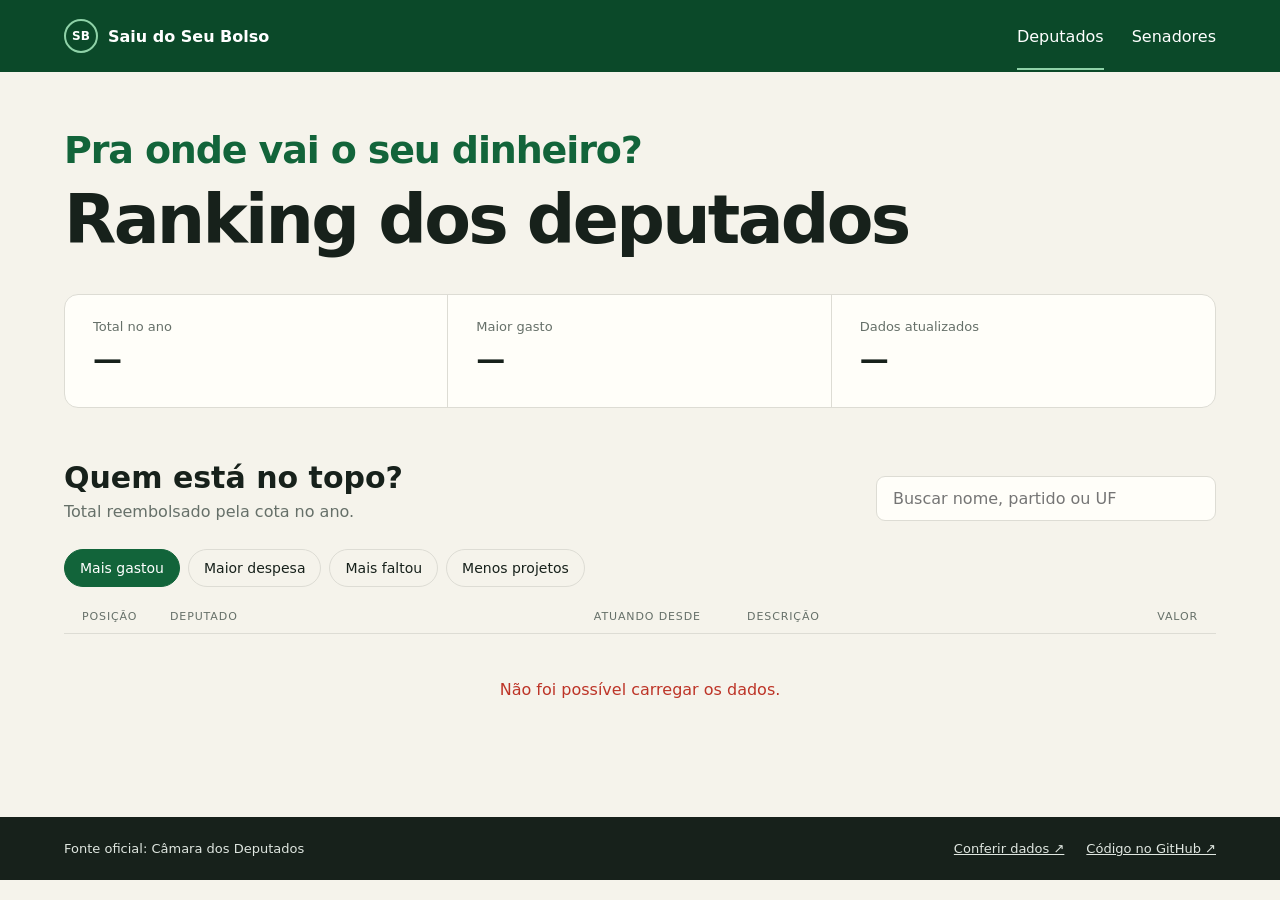
==== web/index.html @ e045a392 "feat: compara gastos com salário mínimo, Bolsa Família e outros Mostra, abaixo do total gasto no ran" ====
<!doctype html>
<html lang="pt-BR">
  <head>
    <meta charset="utf-8" />
    <meta name="viewport" content="width=device-width, initial-scale=1" />
    <meta name="description" content="Ranking simples e verificável dos gastos de deputados e senadores brasileiros." />
    <title>Saiu do Seu Bolso — Ranking dos parlamentares</title>
    <link rel="stylesheet" href="styles.css" />
    <script src="casa.js" defer></script>
    <script src="comparacao.js" defer></script>
    <script src="app.js" defer></script>
  </head>
  <body>
    <header class="topbar">
      <a class="brand" href="./" aria-label="Saiu do Seu Bolso, início">
        <span class="brand-mark">SB</span>
        <span>Saiu do Seu Bolso</span>
      </a>
      <nav id="nav-casas" aria-label="Navegação principal"></nav>
    </header>

    <main>
      <section class="intro">
        <p class="eyebrow">Pra onde vai o seu dinheiro?</p>
        <h1 id="titulo-ranking">Ranking</h1>
      </section>

      <section class="summary" aria-label="Resumo">
        <article>
          <span>Total no ano</span>
          <strong id="total-gasto">—</strong>
          <p id="comparacao-total" class="comparison" hidden></p>
        </article>
        <article>
          <span>Maior gasto</span>
          <strong id="maior-nome">—</strong>
          <small id="maior-valor"></small>
        </article>
        <article>
          <span>Dados atualizados</span>
          <strong id="atualizado">—</strong>
        </article>
      </section>

      <section class="ranking-section">
        <div class="ranking-head">
          <div>
            <h2>Quem está no topo?</h2>
            <p id="criterio-explicacao">Total reembolsado pela cota no ano.</p>
          </div>
          <label class="search">
            <span class="sr-only">Buscar parlamentar</span>
            <input id="busca" type="search" placeholder="Buscar nome, partido ou UF" />
          </label>
        </div>

        <div class="filters" role="group" aria-label="Critério do ranking">
          <button class="selected" data-sort="total_gasto">Mais gastou</button>
          <button data-sort="maior_despesa">Maior despesa</button>
          <button data-sort="faltas">Mais faltou</button>
          <button data-sort="projetos">Menos projetos</button>
        </div>

        <div class="list-header" aria-hidden="true">
          <span>Posição</span>
          <span id="coluna-nome">Parlamentar</span>
          <span>Atuando desde</span>
          <span>Descrição</span>
          <span>Valor</span>
        </div>
        <ol id="ranking" class="ranking" aria-live="polite"></ol>
        <p id="erro" class="error" hidden>Não foi possível carregar os dados.</p>
      </section>
    </main>

    <footer>
      <span>Fonte oficial: <span data-orgao></span></span>
      <span class="footer-links">
        <a id="fonte" target="_blank" rel="noreferrer">Conferir dados ↗</a>
        <a href="https://github.com/thiagorr162/saiu-do-seu-bolso" target="_blank" rel="noreferrer">Código no GitHub ↗</a>
      </span>
    </footer>
  </body>
</html>
---- web/styles.css ----
:root {
  color-scheme: light;
  --ink: #17211b;
  --muted: #667069;
  --paper: #f5f3eb;
  --card: #fffef9;
  --line: #dddcd4;
  --green: #12643a;
  --green-dark: #0b4929;
  --red: #bd3427;
  --gold: #d8a62a;
  font-family: Inter, ui-sans-serif, system-ui, -apple-system, BlinkMacSystemFont, "Segoe UI", sans-serif;
}

* { box-sizing: border-box; }

body {
  margin: 0;
  background: var(--paper);
  color: var(--ink);
}

a { color: inherit; }

.topbar {
  min-height: 72px;
  display: flex;
  align-items: center;
  justify-content: space-between;
  padding: 0 5vw;
  background: var(--green-dark);
  color: white;
}

.brand {
  display: flex;
  align-items: center;
  gap: 10px;
  font-weight: 800;
  text-decoration: none;
}

.brand-mark {
  display: grid;
  place-items: center;
  width: 34px;
  height: 34px;
  border: 2px solid #8fd2a8;
  border-radius: 50%;
  font-size: 12px;
}

nav { display: flex; align-items: center; gap: 28px; }
nav a { text-decoration: none; }
nav .active { border-bottom: 2px solid #8fd2a8; padding: 25px 0 22px; }
.soon { color: #b8c9be; }
.soon small { display: block; font-size: 9px; text-align: center; text-transform: uppercase; }

main { width: min(1180px, 90vw); margin: 0 auto; }

.intro { padding: 58px 0 32px; }
.eyebrow { color: var(--green); font-size: 12px; font-weight: 800; letter-spacing: .14em; }
.intro .eyebrow { margin: 0 0 14px; font-size: clamp(22px, 3.5vw, 38px); line-height: 1.1; letter-spacing: -.03em; }
h1 { margin: 8px 0; font-size: clamp(38px, 6vw, 68px); line-height: 1; letter-spacing: -.04em; }
.subtitle { margin: 14px 0 0; color: var(--muted); font-size: 20px; }

.summary {
  display: grid;
  grid-template-columns: repeat(3, 1fr);
  border: 1px solid var(--line);
  border-radius: 14px;
  background: var(--card);
  overflow: hidden;
}

.summary article { min-height: 112px; padding: 24px 28px; border-right: 1px solid var(--line); }
.summary article:last-child { border-right: 0; }
.summary span, .summary small { display: block; color: var(--muted); font-size: 13px; }
.summary strong { display: block; margin-top: 8px; font-size: clamp(20px, 3vw, 29px); }
.summary small { margin-top: 3px; }

.ranking-section { padding: 52px 0 72px; }
.ranking-head { display: flex; align-items: end; justify-content: space-between; gap: 30px; }
h2 { margin: 0; font-size: 30px; }
.ranking-head p { margin: 7px 0 0; color: var(--muted); }
.search input {
  width: min(340px, 80vw);
  padding: 12px 16px;
  border: 1px solid var(--line);
  border-radius: 9px;
  background: var(--card);
  color: var(--ink);
  font: inherit;
}

.filters { display: flex; gap: 8px; margin: 28px 0 20px; overflow-x: auto; padding-bottom: 3px; }
.filters button {
  white-space: nowrap;
  padding: 10px 15px;
  border: 1px solid var(--line);
  border-radius: 999px;
  background: transparent;
  color: var(--ink);
  font: inherit;
  font-size: 14px;
  cursor: pointer;
}
.filters button.selected { background: var(--green); border-color: var(--green); color: white; }
.filters button:disabled { color: #969b97; cursor: not-allowed; }

.list-header, .rank-item {
  display: grid;
  grid-template-columns: 70px minmax(240px, 1.5fr) minmax(110px, .5fr) minmax(200px, 1fr) minmax(150px, .6fr);
  align-items: center;
  gap: 18px;
}

.list-header { padding: 0 18px 10px; color: var(--muted); font-size: 11px; text-transform: uppercase; letter-spacing: .08em; }
.list-header span:last-child { text-align: right; }
.ranking { list-style: none; margin: 0; padding: 0; border-top: 1px solid var(--line); }
.rank-item { min-height: 96px; padding: 13px 18px; border-bottom: 1px solid var(--line); }
.position { font-size: 24px; font-weight: 800; color: var(--muted); }
.rank-item:nth-child(-n+3) .position { color: var(--red); }
.person { display: flex; align-items: center; gap: 15px; min-width: 0; }
.person img { width: 62px; height: 62px; border-radius: 50%; object-fit: cover; background: #dde3dd; }
.person a { display: block; font-size: 17px; font-weight: 750; text-decoration: none; white-space: nowrap; overflow: hidden; text-overflow: ellipsis; }
.person a:hover { text-decoration: underline; }
.person small, .category small, .value small { display: block; margin-top: 4px; color: var(--muted); }
.category { font-size: 14px; }
.category a { display: -webkit-box; overflow: hidden; color: var(--ink); -webkit-line-clamp: 2; -webkit-box-orient: vertical; }
.category a:hover { color: var(--green); }
.value { text-align: right; }
.value strong { font-size: 19px; }
.error { padding: 30px; color: var(--red); text-align: center; }
.comparison { margin-top: 6px; font-size: 13px; }
.comparison a { color: var(--green); text-decoration: none; }
.comparison a:hover { text-decoration: underline; }
.summary .comparison strong, .metric-card .comparison strong, .comparison strong { display: inline; margin: 0; font-size: inherit; }
.footer-links { display: flex; flex-wrap: wrap; gap: 8px 22px; }
.since { font-size: 14px; }
.since small { display: block; margin-top: 4px; color: var(--muted); }
.profile-since { margin-top: 4px; color: var(--muted); font-size: 14px; }
.section-note { margin: -8px 0 16px; color: var(--muted); font-size: 14px; }
.project-list { display: grid; gap: 10px; margin: 0 0 6px; padding: 0; list-style: none; }
.project-list li { padding: 16px 18px; border: 1px solid var(--line); border-radius: 12px; background: var(--card); }
.project-list span, .project-list small { display: block; margin-top: 6px; }
.project-list span { font-size: 14px; line-height: 1.45; }
.project-list small { color: var(--muted); font-size: 12px; }
footer { display: flex; justify-content: space-between; padding: 24px 5vw; background: var(--ink); color: #dfe6e0; font-size: 13px; }
.sr-only { position: absolute; width: 1px; height: 1px; padding: 0; margin: -1px; overflow: hidden; clip: rect(0, 0, 0, 0); white-space: nowrap; border: 0; }

.back-link { display: inline-block; margin: 32px 0 20px; color: var(--green); font-weight: 700; text-decoration: none; }
.profile-hero { display: flex; align-items: center; gap: 24px; padding: 20px 0 34px; }
.profile-hero img { width: 118px; height: 118px; border-radius: 50%; object-fit: cover; background: #dde3dd; }
.profile-hero h1 { font-size: clamp(34px, 5vw, 58px); }
.profile-meta { color: var(--muted); font-size: 18px; }
.official-link { display: inline-block; margin-top: 12px; color: var(--green); font-weight: 700; }
.detail-grid { display: grid; grid-template-columns: repeat(auto-fit, minmax(180px, 1fr)); gap: 12px; }
.metric-card { min-height: 125px; padding: 20px; border: 1px solid var(--line); border-radius: 12px; background: var(--card); }
.metric-card span, .metric-card small { display: block; color: var(--muted); font-size: 12px; }
.metric-card strong { display: block; margin-top: 9px; font-size: 22px; }
.metric-card small { margin-top: 5px; }
.detail-section { padding: 42px 0 68px; }
.detail-section h2 { margin-bottom: 18px; }
.fact-list { display: grid; grid-template-columns: 1fr 1fr; gap: 12px; }
.fact-group { display: grid; align-content: start; }
.fact { padding: 20px; border: 1px solid var(--line); border-radius: 12px; background: var(--card); }
.fact span { display: block; color: var(--muted); font-size: 12px; text-transform: uppercase; letter-spacing: .06em; }
.fact strong { display: block; margin: 8px 0 4px; }
.fact-action { display: flex; align-items: center; justify-content: space-between; gap: 12px; margin: 0 2px 10px; padding: 12px 14px; border-radius: 9px; background: #e2eee6; color: var(--green-dark); font-size: 15px; font-weight: 750; text-decoration: none; }
.fact-action:hover { background: #d4e6da; }
.fact-action span { font-size: 19px; line-height: 1; }
.table-wrap { overflow-x: auto; border: 1px solid var(--line); border-radius: 12px; background: var(--card); }
.expenses-table { width: 100%; border-collapse: collapse; min-width: 780px; }
.expenses-table th, .expenses-table td { padding: 14px 16px; border-bottom: 1px solid var(--line); text-align: left; vertical-align: top; }
.expenses-table th { color: var(--muted); font-size: 11px; text-transform: uppercase; letter-spacing: .06em; }
.expenses-table td { font-size: 14px; }
.cell-detail { display: block; margin-top: 5px; color: var(--muted); font-size: 12px; }
.expense-link { color: var(--green); font-weight: 750; }
.expense-link:hover { color: var(--green-dark); }
.expense-amount { margin: 12px 0 0; color: var(--red); font-size: clamp(36px, 6vw, 64px); }
.expense-detail-grid { display: grid; grid-template-columns: 1fr 1fr; gap: 12px; padding-bottom: 60px; }
.expense-detail-grid .fact.wide { grid-column: 1 / -1; }
.expense-context { padding-bottom: 28px; }
.expense-context h2 { margin-bottom: 18px; }
.context-grid { grid-template-columns: repeat(3, 1fr); }
.data-notice { margin: 14px 0 0; padding: 14px 16px; border-left: 4px solid var(--gold); border-radius: 4px; background: #f4ecd4; color: #55451b; font-size: 13px; line-height: 1.45; }
.expenses-table th:last-child, .expenses-table td:last-child { text-align: right; }
.expenses-table tr:last-child td { border-bottom: 0; }
.page-heading { padding: 10px 0 28px; }
.page-heading h1 { font-size: clamp(34px, 5vw, 58px); }
.page-heading p { color: var(--muted); font-size: 18px; }
.result-count { margin: 0 0 12px; color: var(--muted); font-size: 13px; }
.list-tools { display: flex; align-items: end; justify-content: space-between; gap: 20px; margin-bottom: 12px; }
.list-tools .result-count { margin: 0; }
.sort-control { color: var(--muted); font-size: 12px; }
.sort-control select { margin-left: 8px; padding: 9px 12px; border: 1px solid var(--line); border-radius: 8px; background: var(--card); color: var(--ink); font: inherit; }
.charts-section { padding-bottom: 20px; }
.charts-grid { display: grid; grid-template-columns: 1fr 1fr; gap: 12px; }
.chart-card { padding: 22px; border: 1px solid var(--line); border-radius: 12px; background: var(--card); }
.chart-card h3 { margin: 0 0 8px; font-size: 17px; }
.timeline-card { grid-column: 1 / -1; }
.chart-hint { margin: 0 0 12px; color: var(--muted); font-size: 12px; }
.timeline-chart { position: relative; min-height: 230px; }
.timeline-chart svg { display: block; width: 100%; height: 230px; overflow: visible; }
.timeline-grid { stroke: #e5e5df; stroke-width: 1; }
.timeline-line { fill: none; stroke: var(--green); stroke-linecap: round; stroke-linejoin: round; stroke-width: 4; }
.timeline-point { fill: var(--card); stroke: var(--green); stroke-width: 4; cursor: pointer; outline: none; }
.timeline-point:hover, .timeline-point:focus { fill: var(--green); stroke-width: 6; }
.timeline-label { fill: var(--muted); font-size: 12px; text-anchor: middle; text-transform: capitalize; }
.timeline-tooltip { position: absolute; z-index: 2; width: min(230px, 76%); padding: 11px 13px; border: 1px solid var(--green); border-radius: 9px; background: var(--ink); color: white; font-size: 12px; pointer-events: none; transform: translate(-50%, calc(-100% - 12px)); box-shadow: 0 8px 24px #17211b33; }
.timeline-tooltip strong, .timeline-tooltip span { display: block; }
.timeline-tooltip span { margin-top: 4px; color: #dfe6e0; line-height: 1.35; }
.bar-chart { display: grid; gap: 16px; }
.bar-label { display: flex; justify-content: space-between; gap: 14px; margin-bottom: 6px; color: var(--muted); font-size: 12px; }
.bar-label span { overflow: hidden; text-overflow: ellipsis; white-space: nowrap; }
.bar-label strong { flex: 0 0 auto; color: var(--ink); }
.bar-track { height: 9px; overflow: hidden; border-radius: 999px; background: #e5e5df; }
.bar-track span { display: block; height: 100%; border-radius: inherit; background: var(--green); }
.empty-chart { color: var(--muted); font-size: 13px; }
.attendance-chart { margin: 22px 0 8px; }
.attendance-track { display: flex; height: 14px; overflow: hidden; border-radius: 999px; background: #e5e5df; }
.attendance-track span { display: block; height: 100%; }
.present { background: var(--green); }
.absent { background: var(--red); }
.justified { background: var(--gold); }
.attendance-legend { display: flex; flex-wrap: wrap; gap: 10px 22px; margin-top: 12px; color: var(--muted); font-size: 12px; }
.attendance-legend span { display: flex; align-items: center; gap: 6px; }
.attendance-legend i { width: 9px; height: 9px; border-radius: 50%; }

@media (max-width: 760px) {
  .topbar { padding: 0 5vw; }
  nav { gap: 16px; font-size: 13px; }
  .summary { grid-template-columns: 1fr; }
  .summary article { min-height: 92px; border-right: 0; border-bottom: 1px solid var(--line); }
  .summary article:last-child { border-bottom: 0; }
  .ranking-head { align-items: stretch; flex-direction: column; }
  .search input { width: 100%; }
  .list-header { display: none; }
  .rank-item { grid-template-columns: 38px 1fr auto; gap: 10px; padding: 13px 4px; }
  .category, .since { display: none; }
  .person img { width: 48px; height: 48px; }
  .person a { max-width: 38vw; font-size: 15px; }
  .value strong { font-size: 15px; }
  .profile-hero { align-items: flex-start; }
  .profile-hero img { width: 82px; height: 82px; }
  .detail-grid { grid-template-columns: 1fr 1fr; }
  .fact-list { grid-template-columns: 1fr; }
  .charts-grid { grid-template-columns: 1fr; }
  .expense-detail-grid { grid-template-columns: 1fr; }
  .context-grid { grid-template-columns: 1fr; }
  .expense-detail-grid .fact.wide { grid-column: auto; }
  .list-tools { align-items: stretch; flex-direction: column; }
  .sort-control { display: flex; align-items: center; justify-content: space-between; }
  footer { gap: 12px; flex-direction: column; }
}
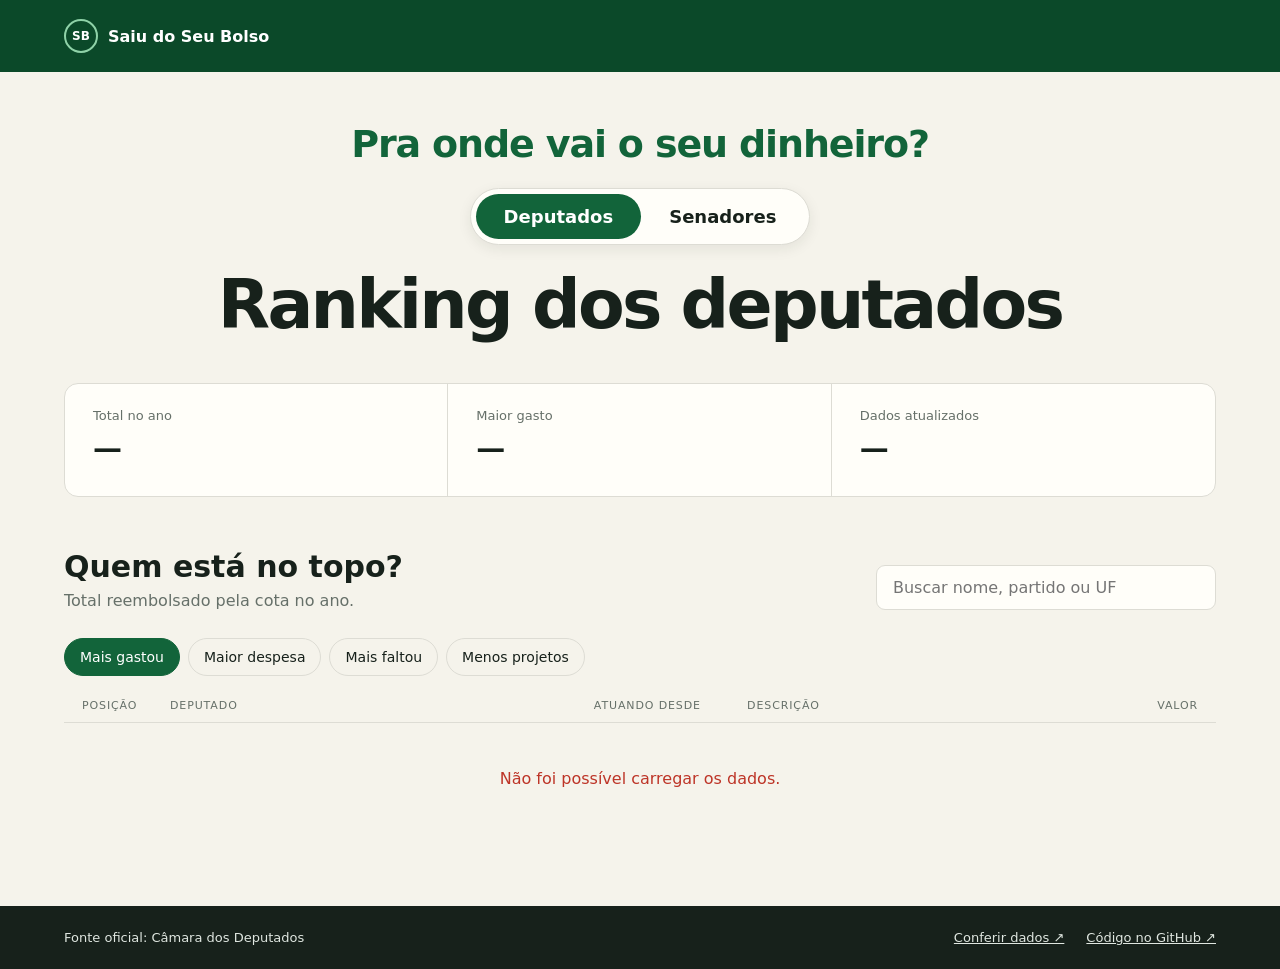
==== commit 8fd2928a: "feat: destaca a troca entre deputados e senadores no topo do ranking Tira a navegação da barra super" ====
--- a/web/index.html
+++ b/web/index.html
@@ -16,12 +16,12 @@
         <span class="brand-mark">SB</span>
         <span>Saiu do Seu Bolso</span>
       </a>
-      <nav id="nav-casas" aria-label="Navegação principal"></nav>
     </header>
 
     <main>
       <section class="intro">
         <p class="eyebrow">Pra onde vai o seu dinheiro?</p>
+        <nav id="nav-casas" class="house-switch" aria-label="Escolher entre deputados e senadores"></nav>
         <h1 id="titulo-ranking">Ranking</h1>
       </section>
 
@@ -33,8 +33,14 @@
         </article>
         <article>
           <span>Maior gasto</span>
-          <strong id="maior-nome">—</strong>
-          <small id="maior-valor"></small>
+          <div class="summary-person">
+            <img id="maior-foto" alt="" hidden />
+            <div>
+              <strong><a id="maior-nome">—</a></strong>
+              <small id="maior-valor"></small>
+            </div>
+          </div>
+          <p id="comparacao-maior" class="comparison" hidden></p>
         </article>
         <article>
           <span>Dados atualizados</span>
--- a/web/styles.css
+++ b/web/styles.css
@@ -50,15 +50,14 @@
   font-size: 12px;
 }
 
-nav { display: flex; align-items: center; gap: 28px; }
-nav a { text-decoration: none; }
-nav .active { border-bottom: 2px solid #8fd2a8; padding: 25px 0 22px; }
-.soon { color: #b8c9be; }
-.soon small { display: block; font-size: 9px; text-align: center; text-transform: uppercase; }
+.house-switch { display: flex; width: fit-content; max-width: 100%; margin: 22px auto 26px; padding: 5px; border: 1px solid var(--line); border-radius: 999px; background: var(--card); box-shadow: 0 4px 14px #17211b14; }
+.house-switch a { min-width: 150px; padding: 12px 28px; border-radius: 999px; color: var(--ink); font-size: 18px; font-weight: 750; text-align: center; text-decoration: none; }
+.house-switch a:hover { color: var(--green); }
+.house-switch a.active { background: var(--green); color: white; }
 
 main { width: min(1180px, 90vw); margin: 0 auto; }
 
-.intro { padding: 58px 0 32px; }
+.intro { padding: 52px 0 36px; text-align: center; }
 .eyebrow { color: var(--green); font-size: 12px; font-weight: 800; letter-spacing: .14em; }
 .intro .eyebrow { margin: 0 0 14px; font-size: clamp(22px, 3.5vw, 38px); line-height: 1.1; letter-spacing: -.03em; }
 h1 { margin: 8px 0; font-size: clamp(38px, 6vw, 68px); line-height: 1; letter-spacing: -.04em; }
@@ -78,6 +77,11 @@
 .summary span, .summary small { display: block; color: var(--muted); font-size: 13px; }
 .summary strong { display: block; margin-top: 8px; font-size: clamp(20px, 3vw, 29px); }
 .summary small { margin-top: 3px; }
+.summary-person { display: flex; align-items: center; gap: 12px; margin-top: 8px; }
+.summary-person img { width: 52px; height: 52px; flex: 0 0 auto; border-radius: 50%; object-fit: cover; background: #dde3dd; }
+.summary-person strong { margin-top: 0; }
+.summary-person a { text-decoration: none; }
+.summary-person a:hover { text-decoration: underline; }
 
 .ranking-section { padding: 52px 0 72px; }
 .ranking-head { display: flex; align-items: end; justify-content: space-between; gap: 30px; }
@@ -139,6 +143,8 @@
 .footer-links { display: flex; flex-wrap: wrap; gap: 8px 22px; }
 .since { font-size: 14px; }
 .since small { display: block; margin-top: 4px; color: var(--muted); }
+.profile-contact { margin: 8px 0 0; color: var(--muted); font-size: 14px; }
+.profile-contact a { color: var(--green); }
 .profile-since { margin-top: 4px; color: var(--muted); font-size: 14px; }
 .section-note { margin: -8px 0 16px; color: var(--muted); font-size: 14px; }
 .project-list { display: grid; gap: 10px; margin: 0 0 6px; padding: 0; list-style: none; }
@@ -230,7 +236,7 @@
 
 @media (max-width: 760px) {
   .topbar { padding: 0 5vw; }
-  nav { gap: 16px; font-size: 13px; }
+  .house-switch a { min-width: 120px; padding: 10px 18px; font-size: 16px; }
   .summary { grid-template-columns: 1fr; }
   .summary article { min-height: 92px; border-right: 0; border-bottom: 1px solid var(--line); }
   .summary article:last-child { border-bottom: 0; }
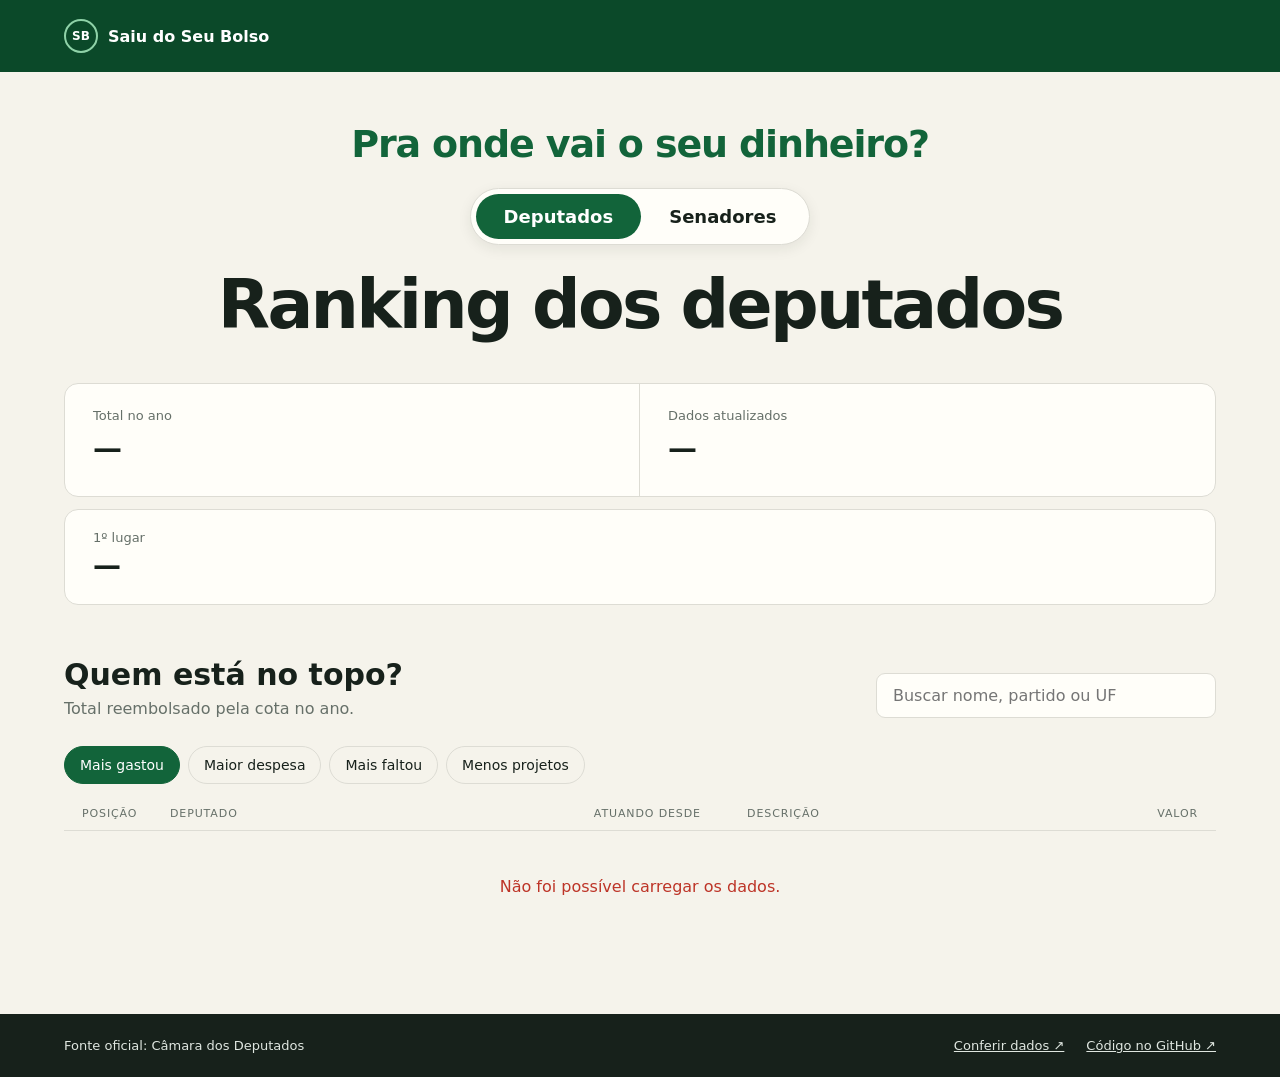
==== commit 59215e6b: "feat: destaca o 1º lugar de cada aba e liga o perfil ao maior gasto Separa o resumo do ranking em um" ====
--- a/web/index.html
+++ b/web/index.html
@@ -32,20 +32,24 @@
           <p id="comparacao-total" class="comparison" hidden></p>
         </article>
         <article>
-          <span>Maior gasto</span>
-          <div class="summary-person">
-            <img id="maior-foto" alt="" hidden />
-            <div>
-              <strong><a id="maior-nome">—</a></strong>
-              <small id="maior-valor"></small>
-            </div>
-          </div>
-          <p id="comparacao-maior" class="comparison" hidden></p>
-        </article>
-        <article>
           <span>Dados atualizados</span>
           <strong id="atualizado">—</strong>
         </article>
+      </section>
+
+      <section class="highlight" aria-label="Primeiro lugar no critério escolhido">
+        <img id="maior-foto" alt="" hidden />
+        <div class="highlight-person">
+          <span id="destaque-rotulo">1º lugar</span>
+          <strong><a id="maior-nome">—</a></strong>
+          <small id="maior-partido"></small>
+          <small id="maior-contato"></small>
+        </div>
+        <div class="highlight-value">
+          <strong id="maior-valor"></strong>
+          <small id="maior-detalhe"></small>
+          <p id="comparacao-maior" class="comparison" hidden></p>
+        </div>
       </section>
 
       <section class="ranking-section">
--- a/web/styles.css
+++ b/web/styles.css
@@ -65,7 +65,7 @@
 
 .summary {
   display: grid;
-  grid-template-columns: repeat(3, 1fr);
+  grid-template-columns: repeat(2, 1fr);
   border: 1px solid var(--line);
   border-radius: 14px;
   background: var(--card);
@@ -77,11 +77,18 @@
 .summary span, .summary small { display: block; color: var(--muted); font-size: 13px; }
 .summary strong { display: block; margin-top: 8px; font-size: clamp(20px, 3vw, 29px); }
 .summary small { margin-top: 3px; }
-.summary-person { display: flex; align-items: center; gap: 12px; margin-top: 8px; }
-.summary-person img { width: 52px; height: 52px; flex: 0 0 auto; border-radius: 50%; object-fit: cover; background: #dde3dd; }
-.summary-person strong { margin-top: 0; }
-.summary-person a { text-decoration: none; }
-.summary-person a:hover { text-decoration: underline; }
+.highlight { display: flex; align-items: center; gap: 20px; margin-top: 12px; padding: 20px 28px; border: 1px solid var(--line); border-radius: 14px; background: var(--card); }
+.highlight img { width: 76px; height: 76px; flex: 0 0 auto; border-radius: 50%; object-fit: cover; background: #dde3dd; }
+.highlight-person { flex: 1; min-width: 0; }
+.highlight span, .highlight small { display: block; color: var(--muted); font-size: 13px; }
+.highlight-person strong { display: block; margin: 4px 0 2px; font-size: clamp(20px, 3vw, 28px); }
+.highlight-person a { text-decoration: none; }
+.highlight-person a:hover { text-decoration: underline; }
+.highlight-person small a { color: var(--green); text-decoration: underline; }
+.highlight-value { text-align: right; }
+.highlight-value strong { display: block; font-size: clamp(20px, 3vw, 28px); }
+.highlight-value small { margin-top: 3px; }
+.highlight .comparison strong { display: inline; font-size: inherit; }
 
 .ranking-section { padding: 52px 0 72px; }
 .ranking-head { display: flex; align-items: end; justify-content: space-between; gap: 30px; }
@@ -168,8 +175,8 @@
 .metric-card small { margin-top: 5px; }
 .detail-section { padding: 42px 0 68px; }
 .detail-section h2 { margin-bottom: 18px; }
-.fact-list { display: grid; grid-template-columns: 1fr 1fr; gap: 12px; }
-.fact-group { display: grid; align-content: start; }
+.fact-list { display: grid; grid-template-columns: repeat(3, 1fr); gap: 12px; }
+.fact-group { display: grid; grid-template-rows: auto 1fr; }
 .fact { padding: 20px; border: 1px solid var(--line); border-radius: 12px; background: var(--card); }
 .fact span { display: block; color: var(--muted); font-size: 12px; text-transform: uppercase; letter-spacing: .06em; }
 .fact strong { display: block; margin: 8px 0 4px; }
@@ -238,6 +245,9 @@
   .topbar { padding: 0 5vw; }
   .house-switch a { min-width: 120px; padding: 10px 18px; font-size: 16px; }
   .summary { grid-template-columns: 1fr; }
+  .highlight { flex-wrap: wrap; gap: 14px; padding: 18px; }
+  .highlight img { width: 60px; height: 60px; }
+  .highlight-value { flex-basis: 100%; text-align: left; }
   .summary article { min-height: 92px; border-right: 0; border-bottom: 1px solid var(--line); }
   .summary article:last-child { border-bottom: 0; }
   .ranking-head { align-items: stretch; flex-direction: column; }
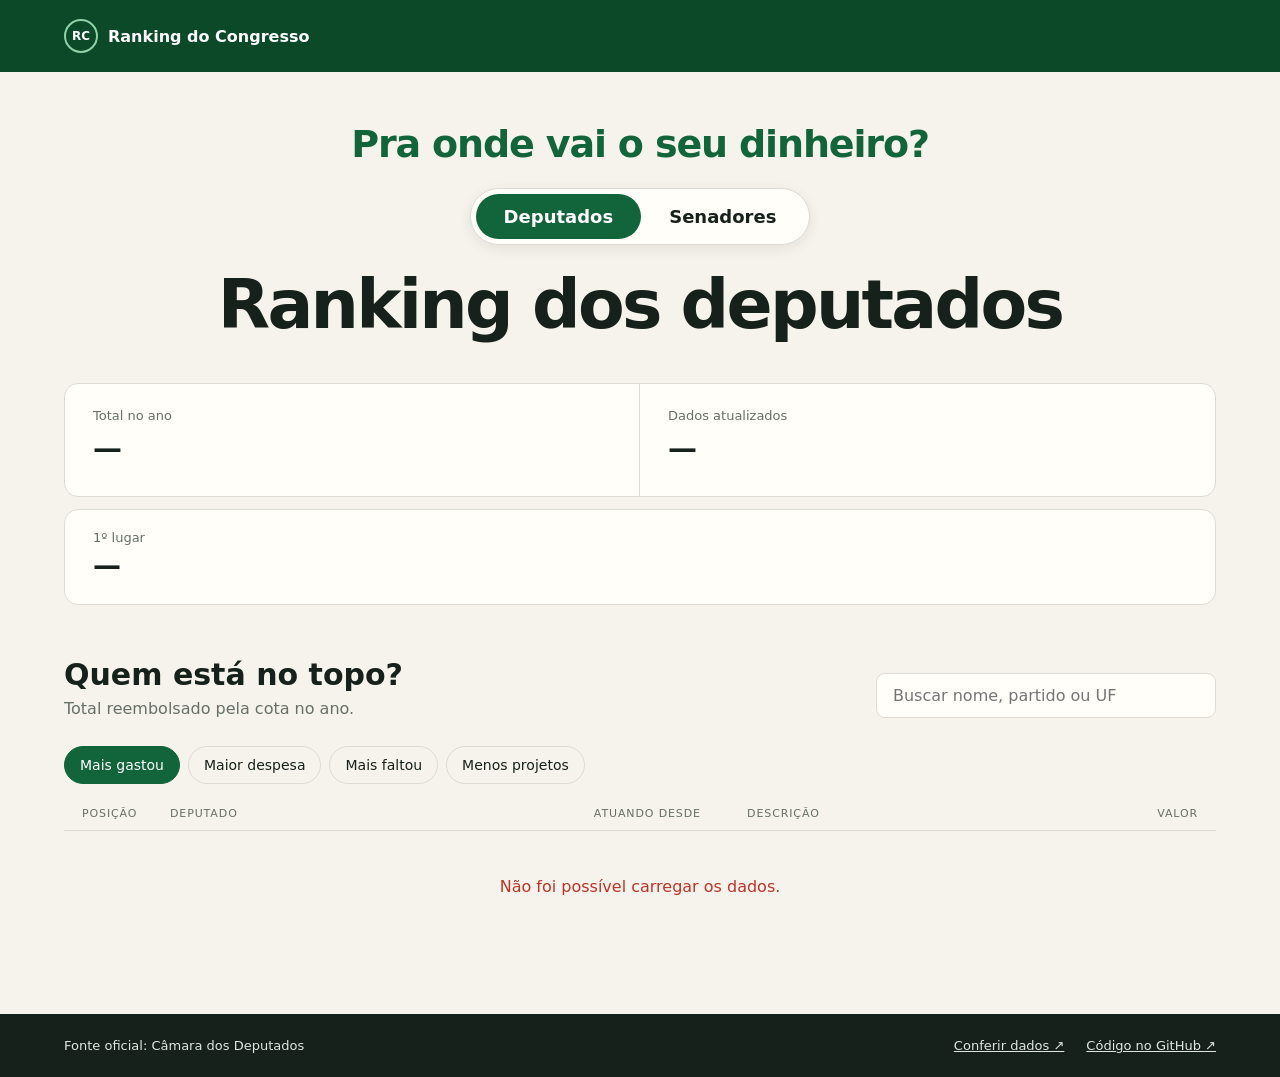
==== commit f7a63ccc: "feat: renomeia o site para Ranking do Congresso e limpa o código - Mantém a posição original no rank" ====
--- a/web/index.html
+++ b/web/index.html
@@ -4,7 +4,7 @@
     <meta charset="utf-8" />
     <meta name="viewport" content="width=device-width, initial-scale=1" />
     <meta name="description" content="Ranking simples e verificável dos gastos de deputados e senadores brasileiros." />
-    <title>Saiu do Seu Bolso — Ranking dos parlamentares</title>
+    <title>Ranking do Congresso</title>
     <link rel="stylesheet" href="styles.css" />
     <script src="casa.js" defer></script>
     <script src="comparacao.js" defer></script>
@@ -12,9 +12,9 @@
   </head>
   <body>
     <header class="topbar">
-      <a class="brand" href="./" aria-label="Saiu do Seu Bolso, início">
-        <span class="brand-mark">SB</span>
-        <span>Saiu do Seu Bolso</span>
+      <a class="brand" href="./" aria-label="Ranking do Congresso, início">
+        <span class="brand-mark">RC</span>
+        <span>Ranking do Congresso</span>
       </a>
     </header>
 
@@ -76,7 +76,7 @@
           <span id="coluna-nome">Parlamentar</span>
           <span>Atuando desde</span>
           <span>Descrição</span>
-          <span>Valor</span>
+          <span id="coluna-valor">Valor</span>
         </div>
         <ol id="ranking" class="ranking" aria-live="polite"></ol>
         <p id="erro" class="error" hidden>Não foi possível carregar os dados.</p>
--- a/web/styles.css
+++ b/web/styles.css
@@ -61,7 +61,6 @@
 .eyebrow { color: var(--green); font-size: 12px; font-weight: 800; letter-spacing: .14em; }
 .intro .eyebrow { margin: 0 0 14px; font-size: clamp(22px, 3.5vw, 38px); line-height: 1.1; letter-spacing: -.03em; }
 h1 { margin: 8px 0; font-size: clamp(38px, 6vw, 68px); line-height: 1; letter-spacing: -.04em; }
-.subtitle { margin: 14px 0 0; color: var(--muted); font-size: 20px; }
 
 .summary {
   display: grid;
@@ -130,8 +129,9 @@
 .list-header span:last-child { text-align: right; }
 .ranking { list-style: none; margin: 0; padding: 0; border-top: 1px solid var(--line); }
 .rank-item { min-height: 96px; padding: 13px 18px; border-bottom: 1px solid var(--line); }
-.position { font-size: 24px; font-weight: 800; color: var(--muted); }
-.rank-item:nth-child(-n+3) .position { color: var(--red); }
+.position { font-size: 24px; font-weight: 800; color: var(--muted); white-space: nowrap; }
+.position small { margin-left: 1px; color: var(--muted); font-size: 12px; font-weight: 500; }
+.rank-top .position { color: var(--red); }
 .person { display: flex; align-items: center; gap: 15px; min-width: 0; }
 .person img { width: 62px; height: 62px; border-radius: 50%; object-fit: cover; background: #dde3dd; }
 .person a { display: block; font-size: 17px; font-weight: 750; text-decoration: none; white-space: nowrap; overflow: hidden; text-overflow: ellipsis; }
@@ -253,7 +253,9 @@
   .ranking-head { align-items: stretch; flex-direction: column; }
   .search input { width: 100%; }
   .list-header { display: none; }
-  .rank-item { grid-template-columns: 38px 1fr auto; gap: 10px; padding: 13px 4px; }
+  .rank-item { grid-template-columns: 56px 1fr auto; gap: 10px; padding: 13px 4px; }
+  .position { font-size: 20px; }
+  .position small { font-size: 11px; }
   .category, .since { display: none; }
   .person img { width: 48px; height: 48px; }
   .person a { max-width: 38vw; font-size: 15px; }
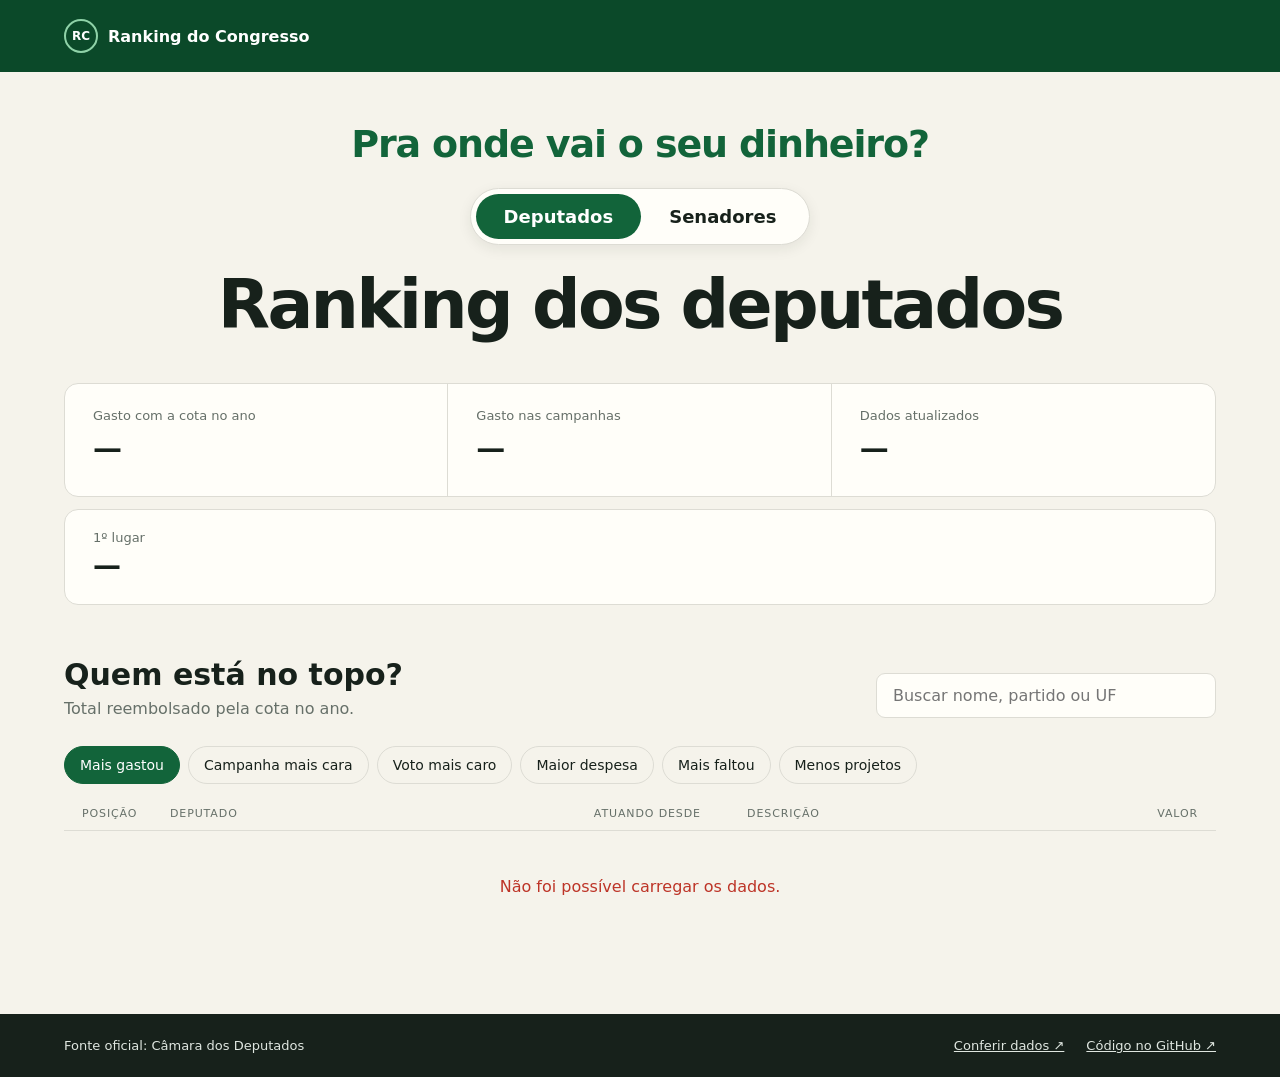
==== commit 038419ce: "feat: adiciona dados eleitorais do TSE ao ranking e aos perfis - Novo comando coletar-eleicoes, que " ====
--- a/web/index.html
+++ b/web/index.html
@@ -27,9 +27,14 @@
 
       <section class="summary" aria-label="Resumo">
         <article>
-          <span>Total no ano</span>
+          <span>Gasto com a cota no ano</span>
           <strong id="total-gasto">—</strong>
           <p id="comparacao-total" class="comparison" hidden></p>
+        </article>
+        <article>
+          <span id="campanhas-rotulo">Gasto nas campanhas</span>
+          <strong id="total-campanhas">—</strong>
+          <p id="comparacao-campanhas" class="comparison" hidden></p>
         </article>
         <article>
           <span>Dados atualizados</span>
@@ -66,6 +71,8 @@
 
         <div class="filters" role="group" aria-label="Critério do ranking">
           <button class="selected" data-sort="total_gasto">Mais gastou</button>
+          <button data-sort="campanha">Campanha mais cara</button>
+          <button data-sort="voto_caro">Voto mais caro</button>
           <button data-sort="maior_despesa">Maior despesa</button>
           <button data-sort="faltas">Mais faltou</button>
           <button data-sort="projetos">Menos projetos</button>
--- a/web/styles.css
+++ b/web/styles.css
@@ -64,7 +64,7 @@
 
 .summary {
   display: grid;
-  grid-template-columns: repeat(2, 1fr);
+  grid-template-columns: repeat(3, 1fr);
   border: 1px solid var(--line);
   border-radius: 14px;
   background: var(--card);
@@ -147,6 +147,8 @@
 .comparison a { color: var(--green); text-decoration: none; }
 .comparison a:hover { text-decoration: underline; }
 .summary .comparison strong, .metric-card .comparison strong, .comparison strong { display: inline; margin: 0; font-size: inherit; }
+.election-sources { margin-top: 12px; }
+.section-note.election-assets { margin: 16px 0 4px; }
 .footer-links { display: flex; flex-wrap: wrap; gap: 8px 22px; }
 .since { font-size: 14px; }
 .since small { display: block; margin-top: 4px; color: var(--muted); }
@@ -169,6 +171,7 @@
 .profile-meta { color: var(--muted); font-size: 18px; }
 .official-link { display: inline-block; margin-top: 12px; color: var(--green); font-weight: 700; }
 .detail-grid { display: grid; grid-template-columns: repeat(auto-fit, minmax(180px, 1fr)); gap: 12px; }
+.profile-summary { grid-template-columns: repeat(4, 1fr); }
 .metric-card { min-height: 125px; padding: 20px; border: 1px solid var(--line); border-radius: 12px; background: var(--card); }
 .metric-card span, .metric-card small { display: block; color: var(--muted); font-size: 12px; }
 .metric-card strong { display: block; margin-top: 9px; font-size: 22px; }
